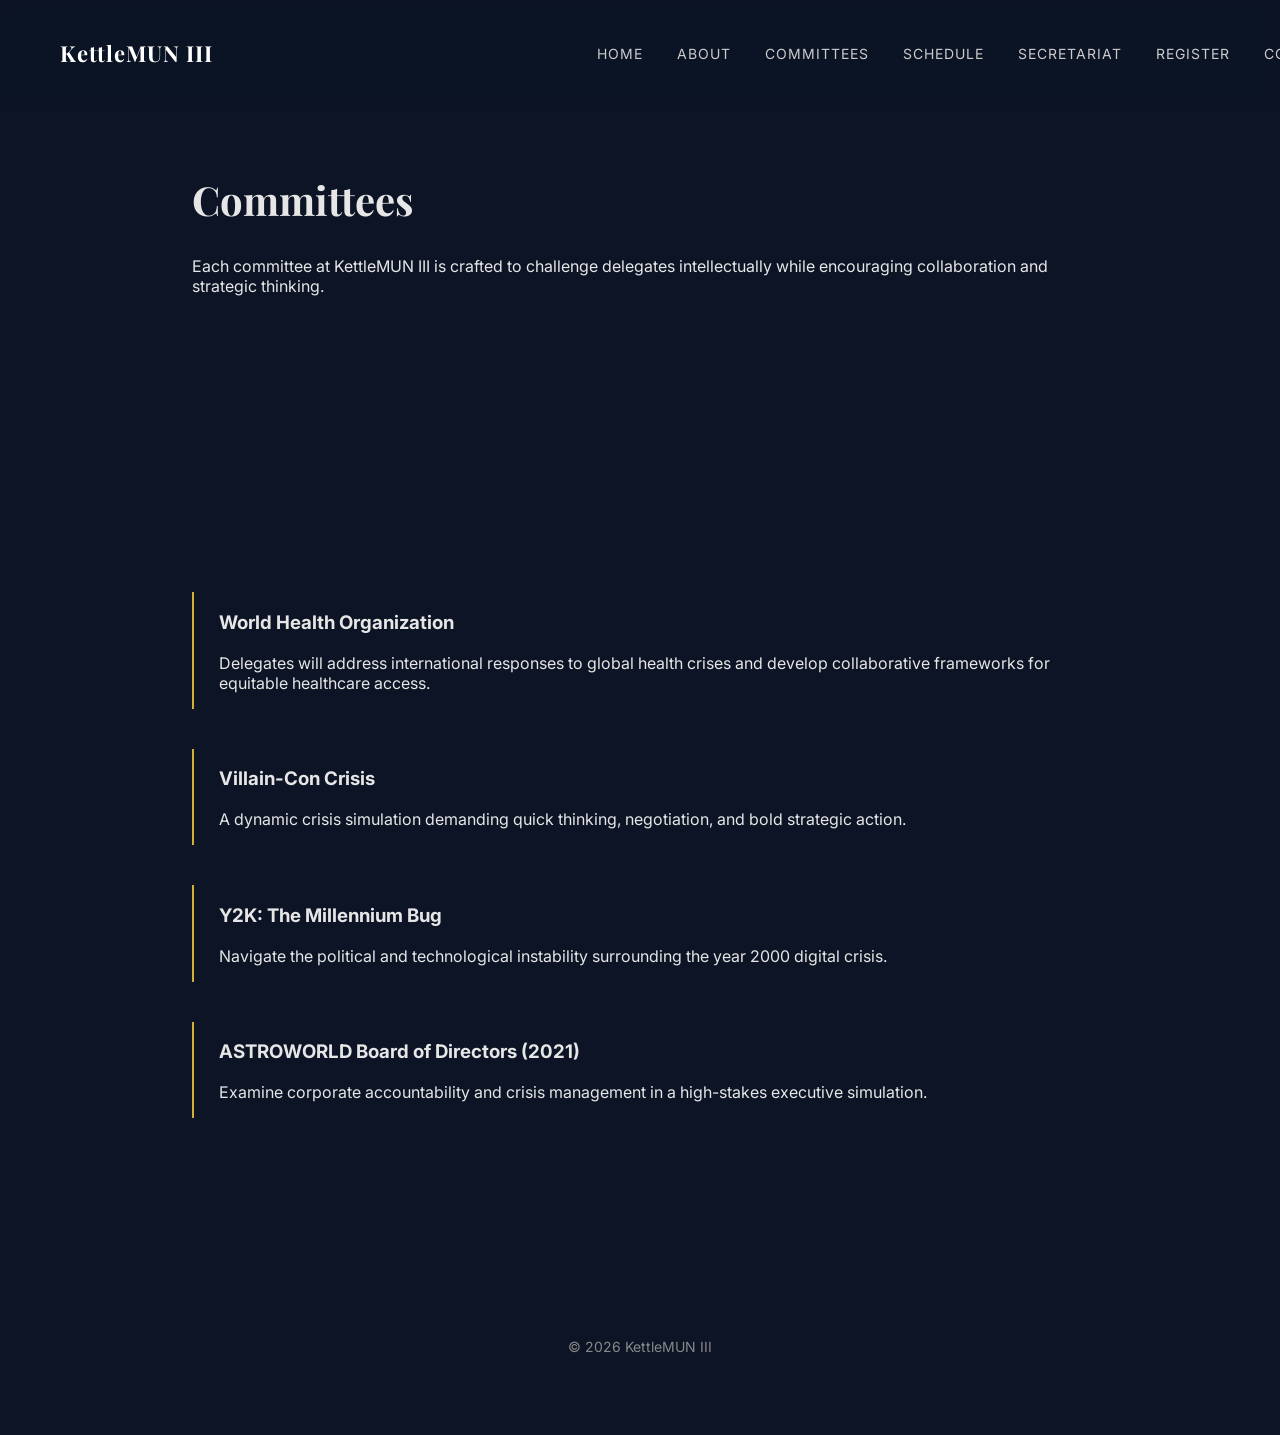
==== committees.html @ 8bb09f7d "Add files via upload" ====
<!DOCTYPE html>
<html>
<head>
    <title>Committees | KettleMUN III</title>
    <link rel="stylesheet" href="style.css">
</head>
<body>

<nav>
    <h1>KettleMUN III</h1>
    <div>
        <a href="index.html">HOME</a>
        <a href="about.html">ABOUT</a>
        <a href="committees.html">COMMITTEES</a>
        <a href="schedule.html">SCHEDULE</a>
        <a href="secretariat.html">SECRETARIAT</a>
        <a href="register.html">REGISTER</a>
        <a href="contact.html">CONTACT</a>
    </div>
</nav>

<div class="section fade-in">
    <h2>Committees</h2>
    <p>
        Each committee at KettleMUN III is crafted to challenge delegates
        intellectually while encouraging collaboration and strategic thinking.
    </p>
</div>

<div class="section fade-in">
    <div class="committee-list">

        <div class="committee-item">
            <h3>World Health Organization</h3>
            <p>
                Delegates will address international responses to global
                health crises and develop collaborative frameworks
                for equitable healthcare access.
            </p>
        </div>

        <div class="committee-item">
            <h3>Villain-Con Crisis</h3>
            <p>
                A dynamic crisis simulation demanding quick thinking,
                negotiation, and bold strategic action.
            </p>
        </div>

        <div class="committee-item">
            <h3>Y2K: The Millennium Bug</h3>
            <p>
                Navigate the political and technological instability
                surrounding the year 2000 digital crisis.
            </p>
        </div>

        <div class="committee-item">
            <h3>ASTROWORLD Board of Directors (2021)</h3>
            <p>
                Examine corporate accountability and crisis management
                in a high-stakes executive simulation.
            </p>
        </div>

    </div>
</div>

<footer>
    © 2026 KettleMUN III
</footer>

<script>
const faders = document.querySelectorAll('.fade-in');
const observer = new IntersectionObserver((entries, obs) => {
    entries.forEach(entry => {
        if (!entry.isIntersecting) return;
        entry.target.classList.add('show');
        obs.unobserve(entry.target);
    });
}, { threshold: 0.2 });

faders.forEach(fader => observer.observe(fader));
</script>

</body>
</html>
---- style.css ----
@import url('https://fonts.googleapis.com/css2?family=Playfair+Display:wght@600;700&family=Inter:wght@300;400;500&display=swap');

body {
    margin: 0;
    font-family: 'Inter', sans-serif;
    background-color: #0c1425;
    color: #e6e6e6;
    overflow-x: hidden;
}

/* NAVIGATION */
nav {
    position: fixed;
    width: 100%;
    padding: 20px 60px;
    display: flex;
    justify-content: space-between;
    align-items: center;
    background: rgba(12,20,37,0.85);
    backdrop-filter: blur(8px);
    z-index: 1000;
}

nav h1 {
    font-family: 'Playfair Display', serif;
    font-size: 22px;
    color: #ffffff;
    letter-spacing: 1px;
}

nav a {
    color: #ccc;
    text-decoration: none;
    margin-left: 30px;
    font-size: 14px;
    letter-spacing: 1px;
    transition: 0.3s ease;
}

nav a:hover {
    color: #d4af37;
}

/* HERO */
.hero {
    height: 100vh;
    display: flex;
    flex-direction: column;
    justify-content: center;
    align-items: center;
    text-align: center;

    background: linear-gradient(
        -45deg,
        #0c1425,
        #111c33,
        #162447,
        #0c1425
    );
    background-size: 400% 400%;
    animation: gradientMove 15s ease infinite;
}

@keyframes gradientMove {
    0% { background-position: 0% 50%; }
    50% { background-position: 100% 50%; }
    100% { background-position: 0% 50%; }
}

.hero h2 {
    font-family: 'Playfair Display', serif;
    font-size: 70px;
    margin: 0;
    letter-spacing: 2px;
}

.hero p {
    margin-top: 20px;
    font-size: 18px;
    color: #bbbbbb;
}

.button {
    margin-top: 40px;
    padding: 14px 35px;
    border: 1px solid #d4af37;
    color: #d4af37;
    text-decoration: none;
    font-size: 14px;
    letter-spacing: 2px;
    transition: all 0.4s ease;
}

.button:hover {
    background: #d4af37;
    color: #0c1425;
}

/* SECTION */
.section {
    padding: 140px 15%;
}

.section h2 {
    font-family: 'Playfair Display', serif;
    font-size: 40px;
    margin-bottom: 30px;
}

/* FEATURE LIST */
.committee-list {
    display: flex;
    flex-direction: column;
    gap: 40px;
}

.committee-item {
    border-left: 2px solid #d4af37;
    padding-left: 25px;
    transition: 0.3s ease;
}

.committee-item:hover {
    transform: translateX(8px);
}

/* FOOTER */
footer {
    padding: 80px;
    text-align: center;
    color: #888;
    font-size: 14px;
}

/* FADE */
.fade-in {
    opacity: 0;
    transform: translateY(30px);
    transition: all 1s ease;
}

.fade-in.show {
    opacity: 1;
    transform: translateY(0);
}
/* COUNTDOWN */
#countdown {
    display: flex;
    gap: 40px;
    margin-top: 40px;
    justify-content: center;
}

.timer-box {
    text-align: center;
}

.timer-box span {
    font-family: 'Playfair Display', serif;
    font-size: 40px;
    color: #d4af37;
}

.timer-box small {
    display: block;
    font-size: 12px;
    letter-spacing: 2px;
    margin-top: 5px;
    color: #aaa;
}
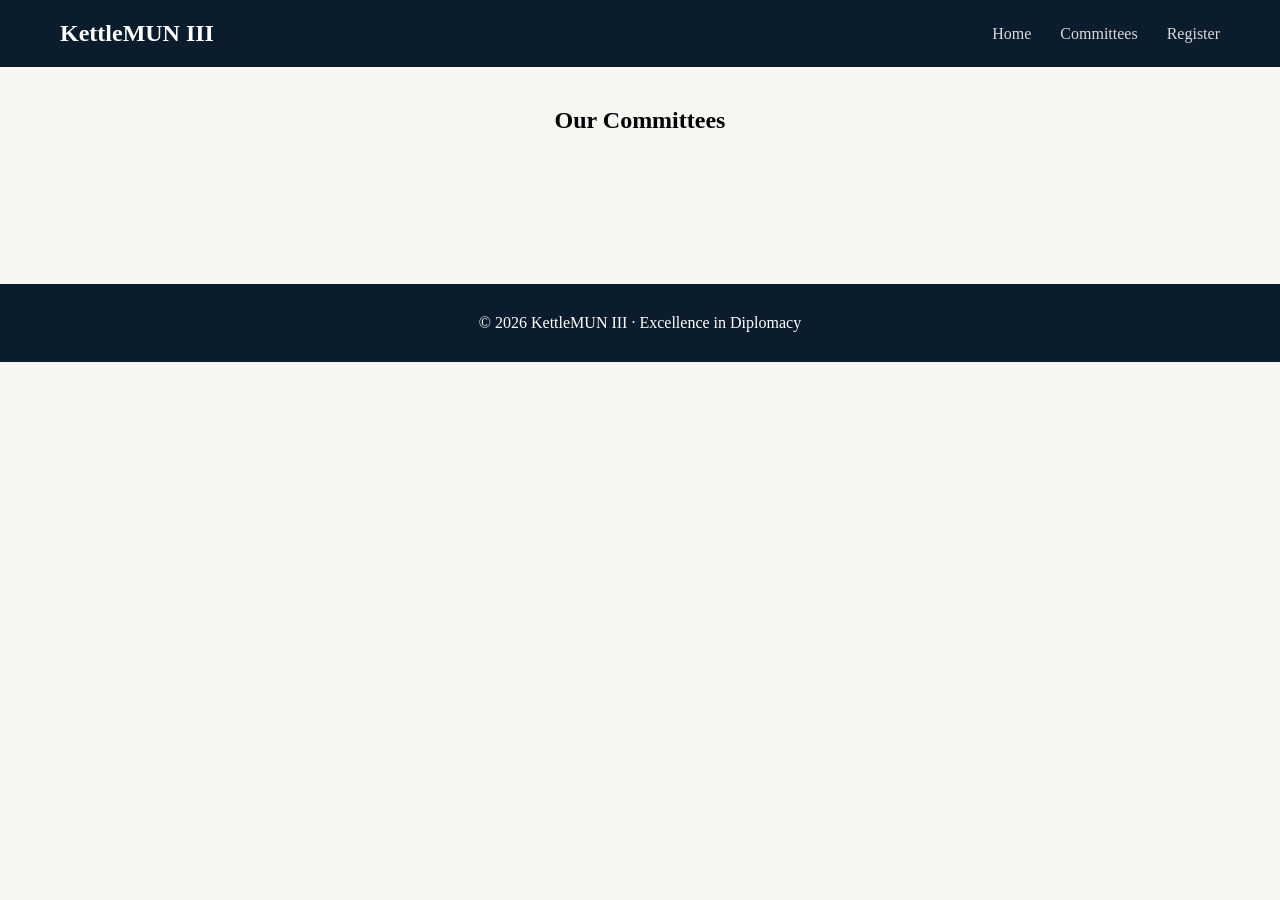
==== commit f73b39f9: "Refactor committees.html with new layout and data fetch Updated HTML structure and styles for commit" ====
--- a/committees.html
+++ b/committees.html
@@ -1,87 +1,128 @@
 <!DOCTYPE html>
-<html>
+<html lang="en">
 <head>
-    <title>Committees | KettleMUN III</title>
-    <link rel="stylesheet" href="style.css">
+<meta charset="UTF-8">
+<meta name="viewport" content="width=device-width, initial-scale=1.0">
+<title>Committees | KettleMUN III</title>
+
+<style>
+body {
+    font-family: 'Georgia', serif;
+    background: #f8f6f3;
+    margin: 0;
+}
+
+nav {
+    background: #0b1c2d;
+    padding: 20px 60px;
+    display: flex;
+    justify-content: space-between;
+    align-items: center;
+}
+
+nav h1 {
+    color: white;
+    margin: 0;
+}
+
+nav a {
+    color: #d9d9d9;
+    text-decoration: none;
+    margin-left: 25px;
+}
+
+nav a:hover {
+    color: white;
+}
+
+h2 {
+    text-align: center;
+    margin-top: 40px;
+}
+
+.committee-container {
+    max-width: 1100px;
+    margin: 50px auto;
+    display: grid;
+    grid-template-columns: repeat(auto-fit, minmax(300px, 1fr));
+    gap: 30px;
+    padding: 20px;
+}
+
+.card {
+    background: white;
+    padding: 25px;
+    border-radius: 8px;
+    box-shadow: 0 10px 25px rgba(0,0,0,0.05);
+}
+
+.card img {
+    width: 100%;
+    border-radius: 6px;
+    margin-bottom: 15px;
+}
+
+.card h3 {
+    margin-top: 0;
+}
+
+footer {
+    background: #0b1c2d;
+    color: white;
+    text-align: center;
+    padding: 30px;
+    margin-top: 60px;
+}
+</style>
 </head>
+
 <body>
 
 <nav>
-    <h1>KettleMUN III</h1>
-    <div>
-        <a href="index.html">HOME</a>
-        <a href="about.html">ABOUT</a>
-        <a href="committees.html">COMMITTEES</a>
-        <a href="schedule.html">SCHEDULE</a>
-        <a href="secretariat.html">SECRETARIAT</a>
-        <a href="register.html">REGISTER</a>
-        <a href="contact.html">CONTACT</a>
-    </div>
+<h1>KettleMUN III</h1>
+<div>
+<a href="index.html">Home</a>
+<a href="committees.html">Committees</a>
+<a href="register.html">Register</a>
+</div>
 </nav>
 
-<div class="section fade-in">
-    <h2>Committees</h2>
-    <p>
-        Each committee at KettleMUN III is crafted to challenge delegates
-        intellectually while encouraging collaboration and strategic thinking.
-    </p>
-</div>
+<h2>Our Committees</h2>
 
-<div class="section fade-in">
-    <div class="committee-list">
-
-        <div class="committee-item">
-            <h3>World Health Organization</h3>
-            <p>
-                Delegates will address international responses to global
-                health crises and develop collaborative frameworks
-                for equitable healthcare access.
-            </p>
-        </div>
-
-        <div class="committee-item">
-            <h3>Villain-Con Crisis</h3>
-            <p>
-                A dynamic crisis simulation demanding quick thinking,
-                negotiation, and bold strategic action.
-            </p>
-        </div>
-
-        <div class="committee-item">
-            <h3>Y2K: The Millennium Bug</h3>
-            <p>
-                Navigate the political and technological instability
-                surrounding the year 2000 digital crisis.
-            </p>
-        </div>
-
-        <div class="committee-item">
-            <h3>ASTROWORLD Board of Directors (2021)</h3>
-            <p>
-                Examine corporate accountability and crisis management
-                in a high-stakes executive simulation.
-            </p>
-        </div>
-
-    </div>
+<div class="committee-container" id="committeeContainer">
 </div>
 
 <footer>
-    © 2026 KettleMUN III
+© 2026 KettleMUN III · Excellence in Diplomacy
 </footer>
 
 <script>
-const faders = document.querySelectorAll('.fade-in');
-const observer = new IntersectionObserver((entries, obs) => {
-    entries.forEach(entry => {
-        if (!entry.isIntersecting) return;
-        entry.target.classList.add('show');
-        obs.unobserve(entry.target);
+const SHEET_ID = "1lggUftAi5KCErYMSidZ_XY5Iu6uZRl6KEZjLtQ130pE";
+
+fetch(`https://docs.google.com/spreadsheets/d/${SHEET_ID}/gviz/tq?tqx=out:csv&sheet=Committees`)
+.then(response => response.text())
+.then(data => {
+    const rows = data.split("\n").slice(1);
+    const container = document.getElementById("committeeContainer");
+
+    rows.forEach(row => {
+        const columns = row.split(",");
+        const name = columns[0];
+        const description = columns[1];
+        const image = columns[2];
+
+        if(name) {
+            container.innerHTML += `
+                <div class="card">
+                    ${image ? `<img src="${image}" alt="${name}">` : ""}
+                    <h3>${name}</h3>
+                    <p>${description}</p>
+                </div>
+            `;
+        }
     });
-}, { threshold: 0.2 });
-
-faders.forEach(fader => observer.observe(fader));
+});
 </script>
 
 </body>
-</html>+</html>
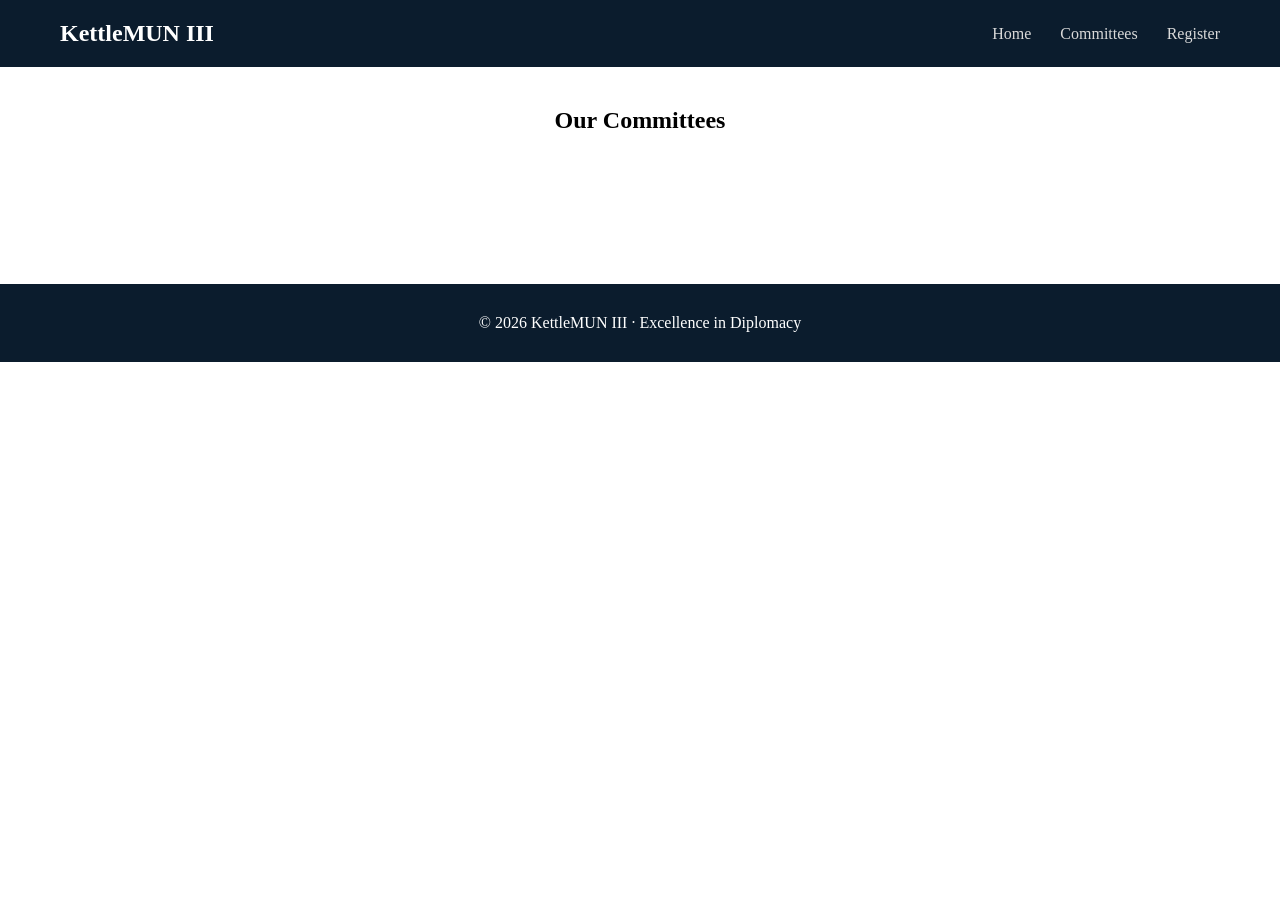
==== commit a420ea74: "Change background colors in committees.html Updated background colors for body and card elements." ====
--- a/committees.html
+++ b/committees.html
@@ -8,7 +8,7 @@
 <style>
 body {
     font-family: 'Georgia', serif;
-    background: #f8f6f3;
+    background: ##0c1424;
     margin: 0;
 }
 
@@ -50,7 +50,7 @@
 }
 
 .card {
-    background: white;
+    background: ##d4af44;
     padding: 25px;
     border-radius: 8px;
     box-shadow: 0 10px 25px rgba(0,0,0,0.05);
@@ -126,3 +126,4 @@
 
 </body>
 </html>
+
